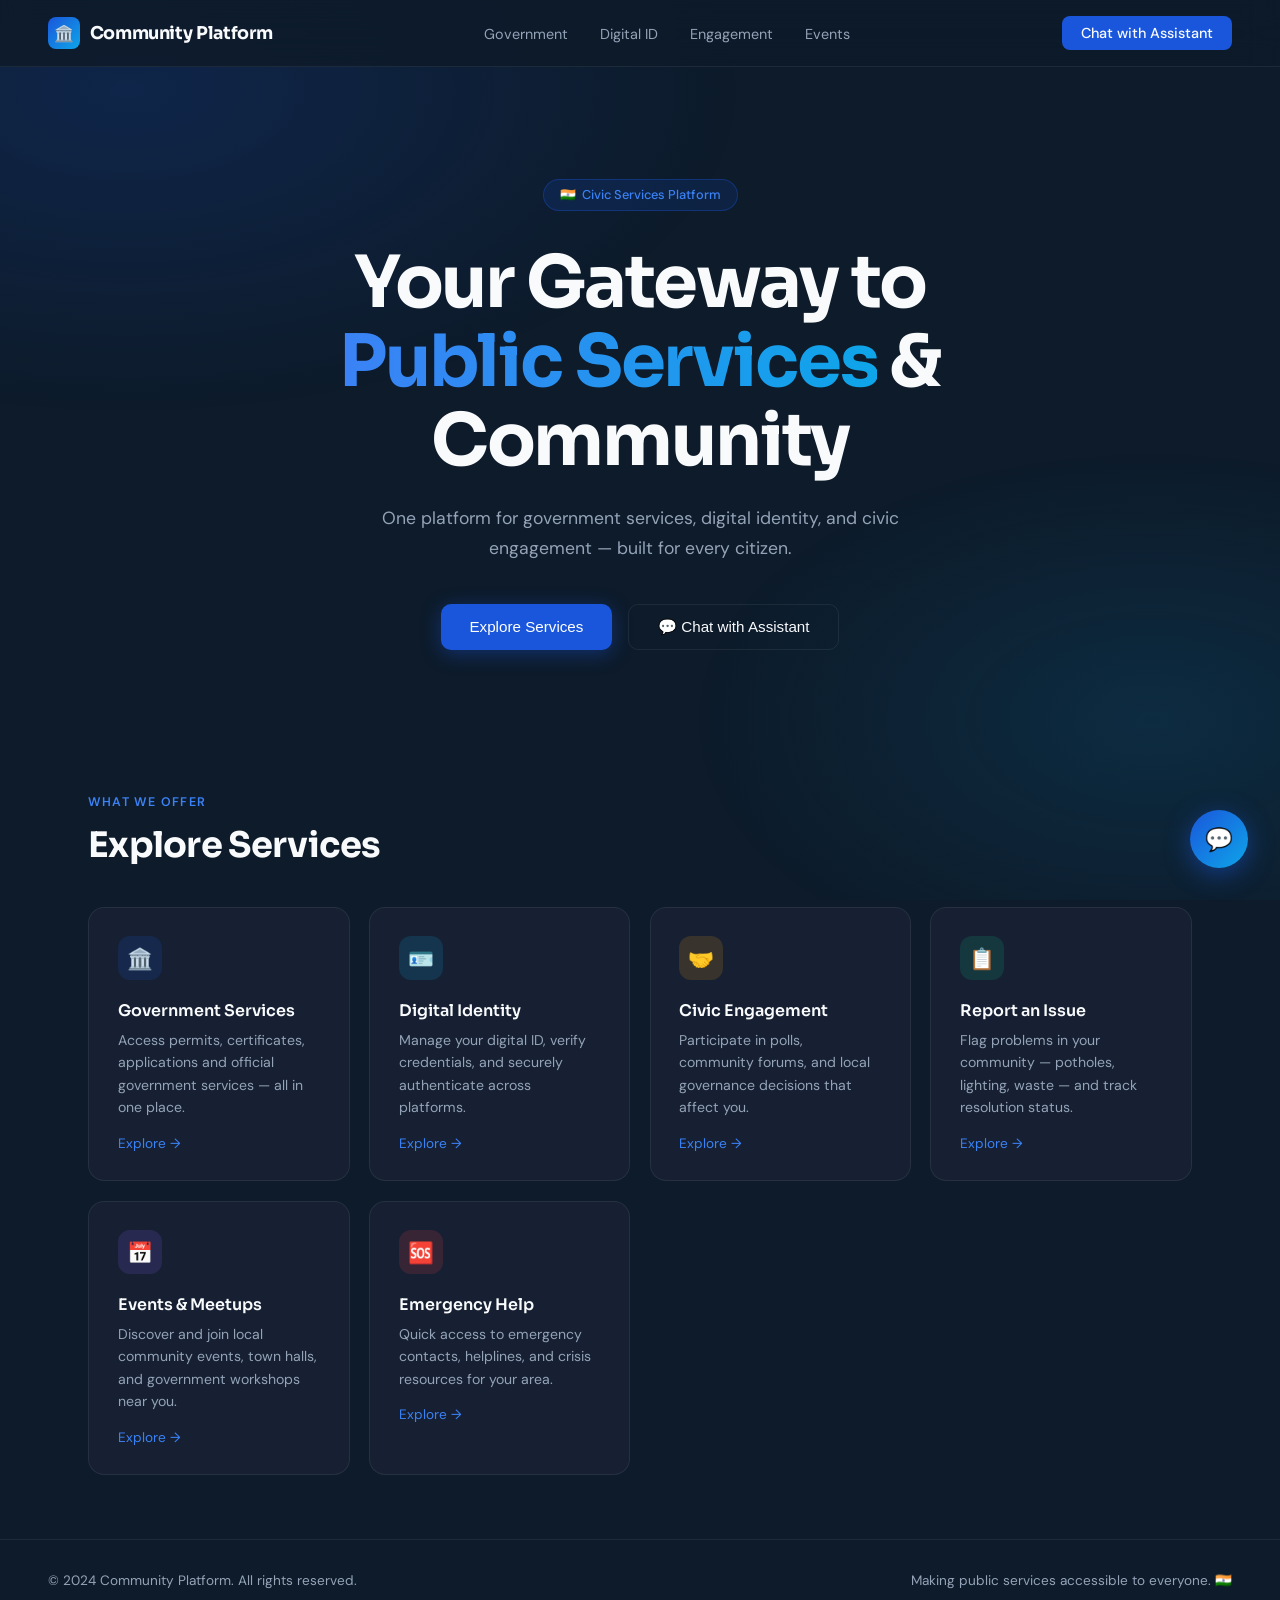
==== templates/index.html @ e6f3161e "Initial commit - Community Platform" ====
<!DOCTYPE html>
<html lang="en">
<head>
  <meta charset="UTF-8" />
  <meta name="viewport" content="width=device-width, initial-scale=1.0"/>
  <title>Community Platform</title>
  <link href="https://fonts.googleapis.com/css2?family=Sora:wght@300;400;600;700&family=DM+Sans:ital,wght@0,300;0,400;0,500;1,300&display=swap" rel="stylesheet"/>
  <style>
    :root {
      --navy: #0d1b2a; --blue: #1a56db; --blue-light: #3b82f6;
      --teal: #0ea5e9; --gold: #f59e0b; --white: #f8fafc;
      --gray: #94a3b8; --card-bg: #162032; --border: rgba(255,255,255,0.07);
    }
    *, *::before, *::after { box-sizing: border-box; margin: 0; padding: 0; }
    body { font-family: 'DM Sans', sans-serif; background: var(--navy); color: var(--white); min-height: 100vh; overflow-x: hidden; }
    body::before { content: ''; position: fixed; inset: 0; background: radial-gradient(ellipse 80% 60% at 10% 10%, rgba(26,86,219,0.18) 0%, transparent 60%), radial-gradient(ellipse 60% 50% at 90% 80%, rgba(14,165,233,0.12) 0%, transparent 60%); pointer-events: none; z-index: 0; }

    nav { position: sticky; top: 0; z-index: 100; display: flex; align-items: center; justify-content: space-between; padding: 1rem 3rem; background: rgba(13,27,42,0.85); backdrop-filter: blur(16px); border-bottom: 1px solid var(--border); }
    .nav-logo { display: flex; align-items: center; gap: 0.6rem; font-family: 'Sora', sans-serif; font-size: 1.1rem; font-weight: 700; letter-spacing: -0.02em; color: var(--white); text-decoration: none; }
    .nav-logo .icon { width: 32px; height: 32px; background: linear-gradient(135deg, var(--blue), var(--teal)); border-radius: 8px; display: flex; align-items: center; justify-content: center; font-size: 1rem; }
    .nav-links { display: flex; gap: 2rem; list-style: none; }
    .nav-links a { color: var(--gray); text-decoration: none; font-size: 0.9rem; transition: color 0.2s; }
    .nav-links a:hover { color: var(--white); }
    .nav-cta { background: var(--blue); color: var(--white); border: none; padding: 0.5rem 1.2rem; border-radius: 8px; font-family: 'DM Sans', sans-serif; font-size: 0.9rem; font-weight: 500; cursor: pointer; transition: background 0.2s; }
    .nav-cta:hover { background: var(--blue-light); }

    .hero { position: relative; z-index: 1; display: flex; flex-direction: column; align-items: center; text-align: center; padding: 7rem 2rem 5rem; }
    .hero-badge { display: inline-flex; align-items: center; gap: 0.5rem; background: rgba(26,86,219,0.15); border: 1px solid rgba(26,86,219,0.35); color: var(--blue-light); padding: 0.4rem 1rem; border-radius: 100px; font-size: 0.8rem; font-weight: 500; margin-bottom: 2rem; animation: fadeDown 0.6s ease both; }
    .hero h1 { font-family: 'Sora', sans-serif; font-size: clamp(2.5rem, 6vw, 4.5rem); font-weight: 700; line-height: 1.1; letter-spacing: -0.03em; max-width: 800px; animation: fadeDown 0.7s ease 0.1s both; }
    .hero h1 span { background: linear-gradient(90deg, var(--blue-light), var(--teal)); -webkit-background-clip: text; -webkit-text-fill-color: transparent; }
    .hero p { color: var(--gray); font-size: 1.1rem; max-width: 550px; margin: 1.5rem auto 0; line-height: 1.7; animation: fadeDown 0.7s ease 0.2s both; }
    .hero-btns { display: flex; gap: 1rem; margin-top: 2.5rem; animation: fadeDown 0.7s ease 0.3s both; }
    .btn-primary { background: var(--blue); color: #fff; padding: 0.8rem 1.8rem; border-radius: 10px; font-size: 0.95rem; font-weight: 500; border: none; cursor: pointer; transition: transform 0.2s, box-shadow 0.2s; box-shadow: 0 4px 20px rgba(26,86,219,0.4); }
    .btn-primary:hover { transform: translateY(-2px); box-shadow: 0 8px 30px rgba(26,86,219,0.5); }
    .btn-secondary { background: transparent; color: var(--white); padding: 0.8rem 1.8rem; border-radius: 10px; font-size: 0.95rem; font-weight: 500; border: 1px solid var(--border); cursor: pointer; transition: background 0.2s, border-color 0.2s; }
    .btn-secondary:hover { background: rgba(255,255,255,0.06); border-color: rgba(255,255,255,0.2); }

    .section { position: relative; z-index: 1; padding: 4rem 3rem; max-width: 1200px; margin: 0 auto; }
    .section-label { font-size: 0.78rem; font-weight: 600; letter-spacing: 0.1em; text-transform: uppercase; color: var(--blue-light); margin-bottom: 0.8rem; }
    .section-title { font-family: 'Sora', sans-serif; font-size: clamp(1.6rem, 3vw, 2.2rem); font-weight: 700; letter-spacing: -0.02em; margin-bottom: 2.5rem; }

    .cards-grid { display: grid; grid-template-columns: repeat(auto-fit, minmax(260px, 1fr)); gap: 1.2rem; }
    .card { background: var(--card-bg); border: 1px solid var(--border); border-radius: 16px; padding: 1.8rem; transition: transform 0.25s, border-color 0.25s, box-shadow 0.25s; cursor: pointer; text-decoration: none; color: inherit; display: block; }
    .card:hover { transform: translateY(-4px); border-color: rgba(26,86,219,0.4); box-shadow: 0 12px 40px rgba(0,0,0,0.3); }
    .card-icon { width: 44px; height: 44px; border-radius: 12px; display: flex; align-items: center; justify-content: center; font-size: 1.3rem; margin-bottom: 1.2rem; }
    .card h3 { font-family: 'Sora', sans-serif; font-size: 1rem; font-weight: 600; margin-bottom: 0.5rem; }
    .card p { color: var(--gray); font-size: 0.88rem; line-height: 1.6; }
    .card-arrow { margin-top: 1rem; color: var(--blue-light); font-size: 0.85rem; display: flex; align-items: center; gap: 0.3rem; }

    /* Chat widget */
    #chat-bubble { position: fixed; bottom: 2rem; right: 2rem; z-index: 200; }
    #chat-toggle { width: 58px; height: 58px; border-radius: 50%; background: linear-gradient(135deg, var(--blue), var(--teal)); border: none; cursor: pointer; color: white; font-size: 1.4rem; box-shadow: 0 6px 24px rgba(26,86,219,0.5); transition: transform 0.2s, box-shadow 0.2s; display: flex; align-items: center; justify-content: center; }
    #chat-toggle:hover { transform: scale(1.1); }
    #chat-window { display: none; position: fixed; bottom: 5.5rem; right: 2rem; width: 360px; height: 480px; background: var(--card-bg); border: 1px solid var(--border); border-radius: 20px; box-shadow: 0 20px 60px rgba(0,0,0,0.5); flex-direction: column; overflow: hidden; z-index: 200; animation: slideUp 0.3s ease; }
    #chat-window.open { display: flex; }
    .chat-header { background: linear-gradient(135deg, var(--blue), var(--teal)); padding: 1rem 1.2rem; display: flex; align-items: center; justify-content: space-between; }
    .chat-header-info { display: flex; align-items: center; gap: 0.7rem; }
    .chat-avatar { width: 36px; height: 36px; border-radius: 50%; background: rgba(255,255,255,0.2); display: flex; align-items: center; justify-content: center; font-size: 1rem; }
    .chat-header h4 { font-size: 0.95rem; font-weight: 600; }
    .chat-header span { font-size: 0.75rem; opacity: 0.8; }
    .chat-close { background: none; border: none; color: white; font-size: 1.2rem; cursor: pointer; }
    .chat-messages { flex: 1; overflow-y: auto; padding: 1rem; display: flex; flex-direction: column; gap: 0.8rem; }
    .msg { max-width: 80%; padding: 0.65rem 1rem; border-radius: 16px; font-size: 0.88rem; line-height: 1.5; animation: msgIn 0.25s ease; }
    .msg.bot { background: rgba(255,255,255,0.07); border-bottom-left-radius: 4px; align-self: flex-start; }
    .msg.user { background: var(--blue); border-bottom-right-radius: 4px; align-self: flex-end; }
    .chat-input-row { display: flex; gap: 0.5rem; padding: 0.8rem 1rem; border-top: 1px solid var(--border); }
    .chat-input-row input { flex: 1; background: rgba(255,255,255,0.06); border: 1px solid var(--border); border-radius: 10px; color: var(--white); padding: 0.6rem 0.9rem; font-size: 0.88rem; font-family: 'DM Sans', sans-serif; outline: none; transition: border-color 0.2s; }
    .chat-input-row input::placeholder { color: var(--gray); }
    .chat-input-row input:focus { border-color: var(--blue-light); }
    .chat-send { width: 38px; height: 38px; border-radius: 10px; background: var(--blue); border: none; color: white; cursor: pointer; font-size: 1rem; display: flex; align-items: center; justify-content: center; transition: background 0.2s; }
    .chat-send:hover { background: var(--blue-light); }

    footer { position: relative; z-index: 1; border-top: 1px solid var(--border); padding: 2rem 3rem; display: flex; align-items: center; justify-content: space-between; color: var(--gray); font-size: 0.85rem; }

    @keyframes fadeDown { from { opacity: 0; transform: translateY(-16px); } to { opacity: 1; transform: translateY(0); } }
    @keyframes slideUp { from { opacity: 0; transform: translateY(20px); } to { opacity: 1; transform: translateY(0); } }
    @keyframes msgIn { from { opacity: 0; transform: translateY(6px); } to { opacity: 1; transform: translateY(0); } }
    @media (max-width: 640px) { nav { padding: 1rem 1.2rem; } .nav-links { display: none; } .section { padding: 3rem 1.2rem; } footer { flex-direction: column; gap: 0.5rem; text-align: center; } #chat-window { width: calc(100vw - 2rem); right: 1rem; } }
  </style>
</head>
<body>
  <nav>
    <a href="/" class="nav-logo"><div class="icon">🏛️</div>Community Platform</a>
    <ul class="nav-links">
      <li><a href="/services/government">Government</a></li>
      <li><a href="/services/digital-id">Digital ID</a></li>
      <li><a href="/services/engagement">Engagement</a></li>
      <li><a href="/services/events">Events</a></li>
    </ul>
    <button class="nav-cta" onclick="openChat()">Chat with Assistant</button>
  </nav>

  <section class="hero">
    <div class="hero-badge">🇮🇳 &nbsp;Civic Services Platform</div>
    <h1>Your Gateway to <span>Public Services</span> &amp; Community</h1>
    <p>One platform for government services, digital identity, and civic engagement — built for every citizen.</p>
    <div class="hero-btns">
      <button class="btn-primary" onclick="document.getElementById('services').scrollIntoView({behavior:'smooth'})">Explore Services</button>
      <button class="btn-secondary" onclick="openChat()">💬 Chat with Assistant</button>
    </div>
  </section>

  <section class="section" id="services">
    <div class="section-label">What We Offer</div>
    <div class="section-title">Explore Services</div>
    <div class="cards-grid">
      <a href="/services/government" class="card">
        <div class="card-icon" style="background:rgba(26,86,219,0.15)">🏛️</div>
        <h3>Government Services</h3>
        <p>Access permits, certificates, applications and official government services — all in one place.</p>
        <div class="card-arrow">Explore →</div>
      </a>
      <a href="/services/digital-id" class="card">
        <div class="card-icon" style="background:rgba(14,165,233,0.15)">🪪</div>
        <h3>Digital Identity</h3>
        <p>Manage your digital ID, verify credentials, and securely authenticate across platforms.</p>
        <div class="card-arrow">Explore →</div>
      </a>
      <a href="/services/engagement" class="card">
        <div class="card-icon" style="background:rgba(245,158,11,0.15)">🤝</div>
        <h3>Civic Engagement</h3>
        <p>Participate in polls, community forums, and local governance decisions that affect you.</p>
        <div class="card-arrow">Explore →</div>
      </a>
      <a href="/services/report" class="card">
        <div class="card-icon" style="background:rgba(16,185,129,0.15)">📋</div>
        <h3>Report an Issue</h3>
        <p>Flag problems in your community — potholes, lighting, waste — and track resolution status.</p>
        <div class="card-arrow">Explore →</div>
      </a>
      <a href="/services/events" class="card">
        <div class="card-icon" style="background:rgba(139,92,246,0.15)">📅</div>
        <h3>Events &amp; Meetups</h3>
        <p>Discover and join local community events, town halls, and government workshops near you.</p>
        <div class="card-arrow">Explore →</div>
      </a>
      <a href="/services/emergency" class="card">
        <div class="card-icon" style="background:rgba(239,68,68,0.15)">🆘</div>
        <h3>Emergency Help</h3>
        <p>Quick access to emergency contacts, helplines, and crisis resources for your area.</p>
        <div class="card-arrow">Explore →</div>
      </a>
    </div>
  </section>

  <footer>
    <span>© 2024 Community Platform. All rights reserved.</span>
    <span>Making public services accessible to everyone. 🇮🇳</span>
  </footer>

  <div id="chat-bubble">
    <div id="chat-window">
      <div class="chat-header">
        <div class="chat-header-info">
          <div class="chat-avatar">🤖</div>
          <div><h4>Community Assistant</h4><span>Online · Here to help</span></div>
        </div>
        <button class="chat-close" onclick="closeChat()">✕</button>
      </div>
      <div class="chat-messages" id="chat-messages">
        <div class="msg bot">👋 Hello! Welcome to Community Platform. How can I help you today?</div>
      </div>
      <div class="chat-input-row">
        <input type="text" id="chat-input" placeholder="Type your message..." onkeydown="if(event.key==='Enter') sendMessage()"/>
        <button class="chat-send" onclick="sendMessage()">➤</button>
      </div>
    </div>
    <button id="chat-toggle" onclick="toggleChat()" title="Chat with Assistant">💬</button>
  </div>

  <script>
    const chatWindow = document.getElementById('chat-window');
    const messagesEl = document.getElementById('chat-messages');
    const inputEl = document.getElementById('chat-input');
    function toggleChat() { chatWindow.classList.toggle('open'); if (chatWindow.classList.contains('open')) inputEl.focus(); }
    function openChat() { chatWindow.classList.add('open'); inputEl.focus(); }
    function closeChat() { chatWindow.classList.remove('open'); }
    function addMsg(text, type) { const div = document.createElement('div'); div.className = 'msg ' + type; div.textContent = text; messagesEl.appendChild(div); messagesEl.scrollTop = messagesEl.scrollHeight; }
    async function sendMessage() {
      const text = inputEl.value.trim(); if (!text) return;
      addMsg(text, 'user'); inputEl.value = '';
      const lower = text.toLowerCase();
      let reply = "I'm connecting you to our support team. Please hold on!";
      if (lower.includes('hello') || lower.includes('hi')) reply = "Hello! 👋 How can I assist you today?";
      else if (lower.includes('service')) reply = "We offer government services, digital ID, civic engagement, and more. Click any card to explore!";
      else if (lower.includes('emergency')) reply = "For emergencies, call 112 (All India) or visit our Emergency Help page immediately!";
      else if (lower.includes('event')) reply = "Check our Events & Meetups page for upcoming community activities! 📅";
      else if (lower.includes('report')) reply = "To report an issue, visit our Report an Issue page and fill in the details. 📋";
      else if (lower.includes('bye') || lower.includes('thank')) reply = "Thank you! Have a wonderful day. 🙏";
      setTimeout(() => addMsg(reply, 'bot'), 600);
    }
  </script>
</body>
</html>
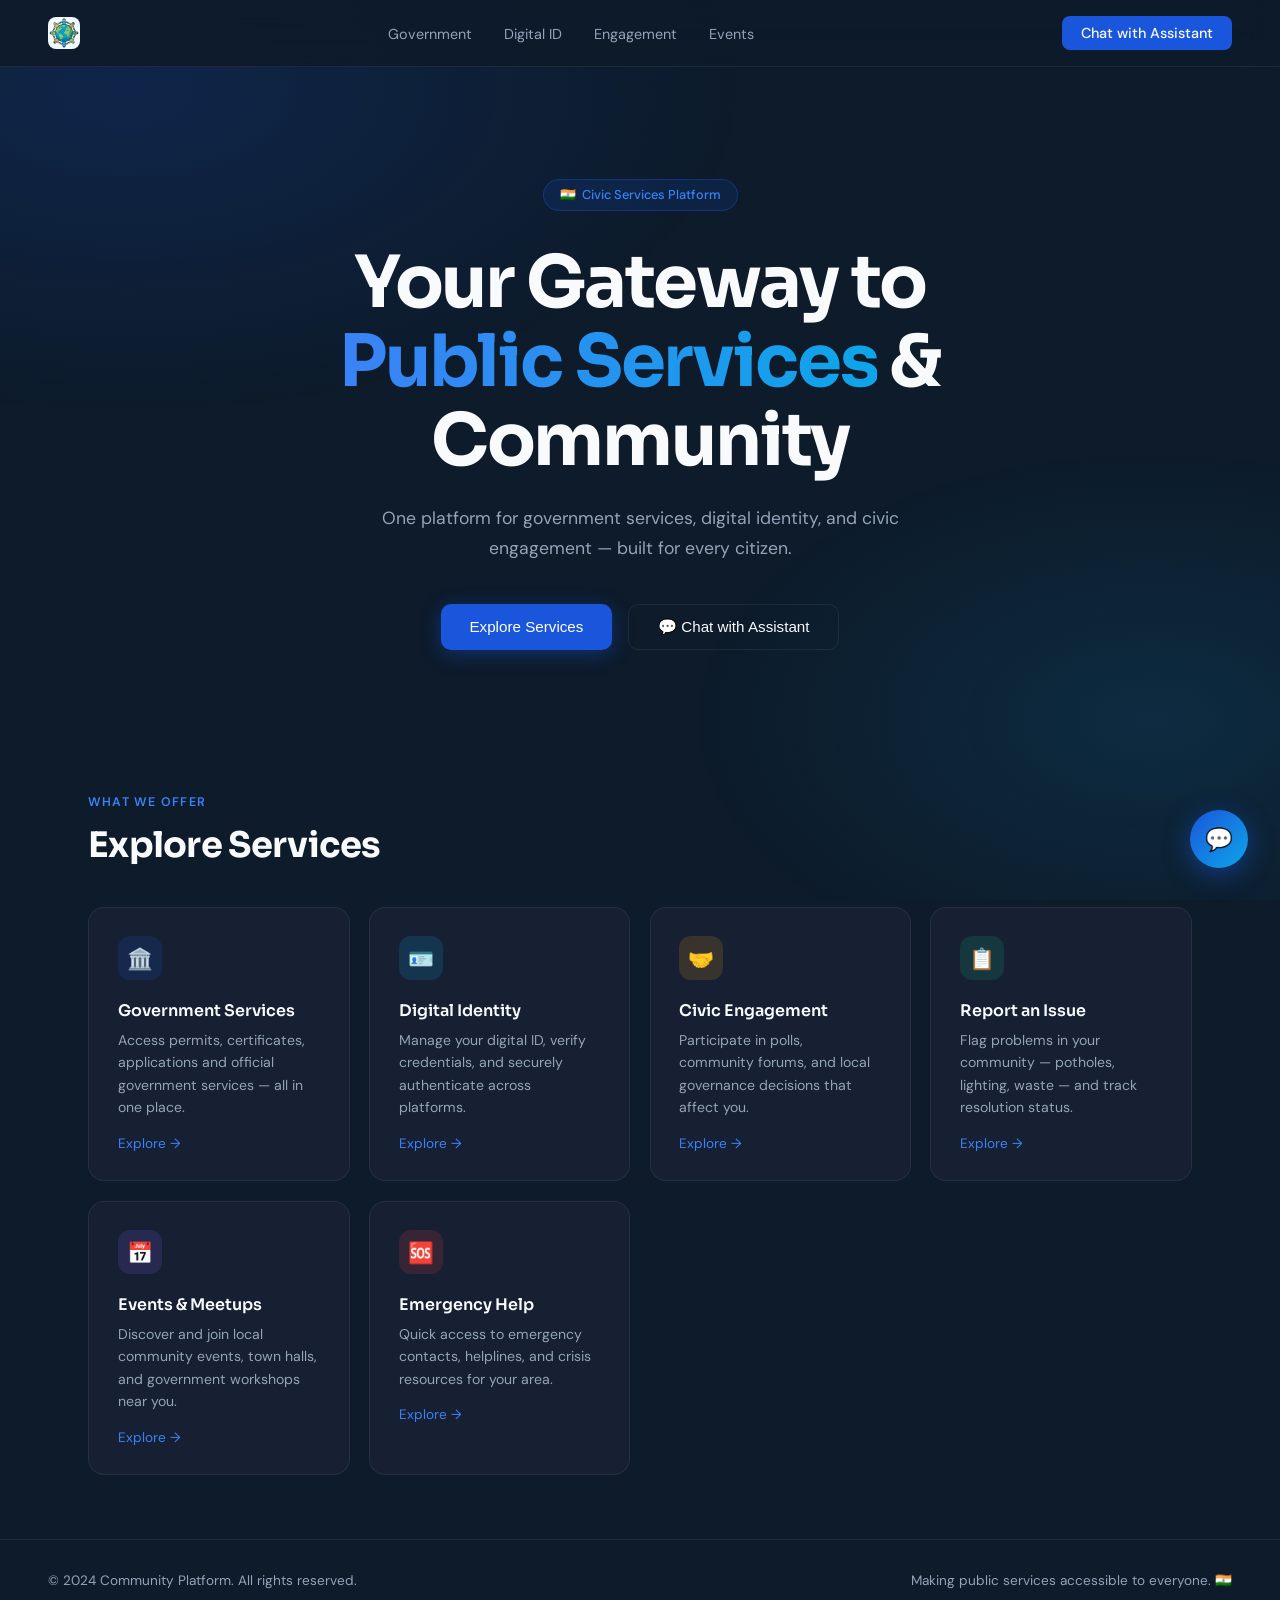
==== commit ddada325: "Added logo to navbar and favicon in all files" ====
--- a/templates/index.html
+++ b/templates/index.html
@@ -4,6 +4,8 @@
   <meta charset="UTF-8" />
   <meta name="viewport" content="width=device-width, initial-scale=1.0"/>
   <title>Community Platform</title>
+  <link rel="icon" type="image/png" href="Logo_1.jpg">
+  <link rel="shortcut icon" href="logo.png">
   <link href="https://fonts.googleapis.com/css2?family=Sora:wght@300;400;600;700&family=DM+Sans:ital,wght@0,300;0,400;0,500;1,300&display=swap" rel="stylesheet"/>
   <style>
     :root {
@@ -80,7 +82,7 @@
 </head>
 <body>
   <nav>
-    <a href="/" class="nav-logo"><div class="icon">🏛️</div>Community Platform</a>
+    <img src="Logo_1.jpg" alt="Logo" style="width:32px; height:32px; border-radius:8px; object-fit:cover;">
     <ul class="nav-links">
       <li><a href="/services/government">Government</a></li>
       <li><a href="/services/digital-id">Digital ID</a></li>
@@ -177,18 +179,22 @@
     function closeChat() { chatWindow.classList.remove('open'); }
     function addMsg(text, type) { const div = document.createElement('div'); div.className = 'msg ' + type; div.textContent = text; messagesEl.appendChild(div); messagesEl.scrollTop = messagesEl.scrollHeight; }
     async function sendMessage() {
-      const text = inputEl.value.trim(); if (!text) return;
-      addMsg(text, 'user'); inputEl.value = '';
-      const lower = text.toLowerCase();
-      let reply = "I'm connecting you to our support team. Please hold on!";
-      if (lower.includes('hello') || lower.includes('hi')) reply = "Hello! 👋 How can I assist you today?";
-      else if (lower.includes('service')) reply = "We offer government services, digital ID, civic engagement, and more. Click any card to explore!";
-      else if (lower.includes('emergency')) reply = "For emergencies, call 112 (All India) or visit our Emergency Help page immediately!";
-      else if (lower.includes('event')) reply = "Check our Events & Meetups page for upcoming community activities! 📅";
-      else if (lower.includes('report')) reply = "To report an issue, visit our Report an Issue page and fill in the details. 📋";
-      else if (lower.includes('bye') || lower.includes('thank')) reply = "Thank you! Have a wonderful day. 🙏";
-      setTimeout(() => addMsg(reply, 'bot'), 600);
-    }
+  const text = inputEl.value.trim();
+  if (!text) return;
+  addMsg(text, 'user');
+  inputEl.value = '';
+  try {
+    const res = await fetch('/api/chat', {
+      method: 'POST',
+      headers: { 'Content-Type': 'application/json' },
+      body: JSON.stringify({ message: text })
+    });
+    const data = await res.json();
+    setTimeout(() => addMsg(data.response, 'bot'), 400);
+  } catch (err) {
+    setTimeout(() => addMsg("Sorry, something went wrong!", 'bot'), 400);
+  }
+}
   </script>
 </body>
 </html>
